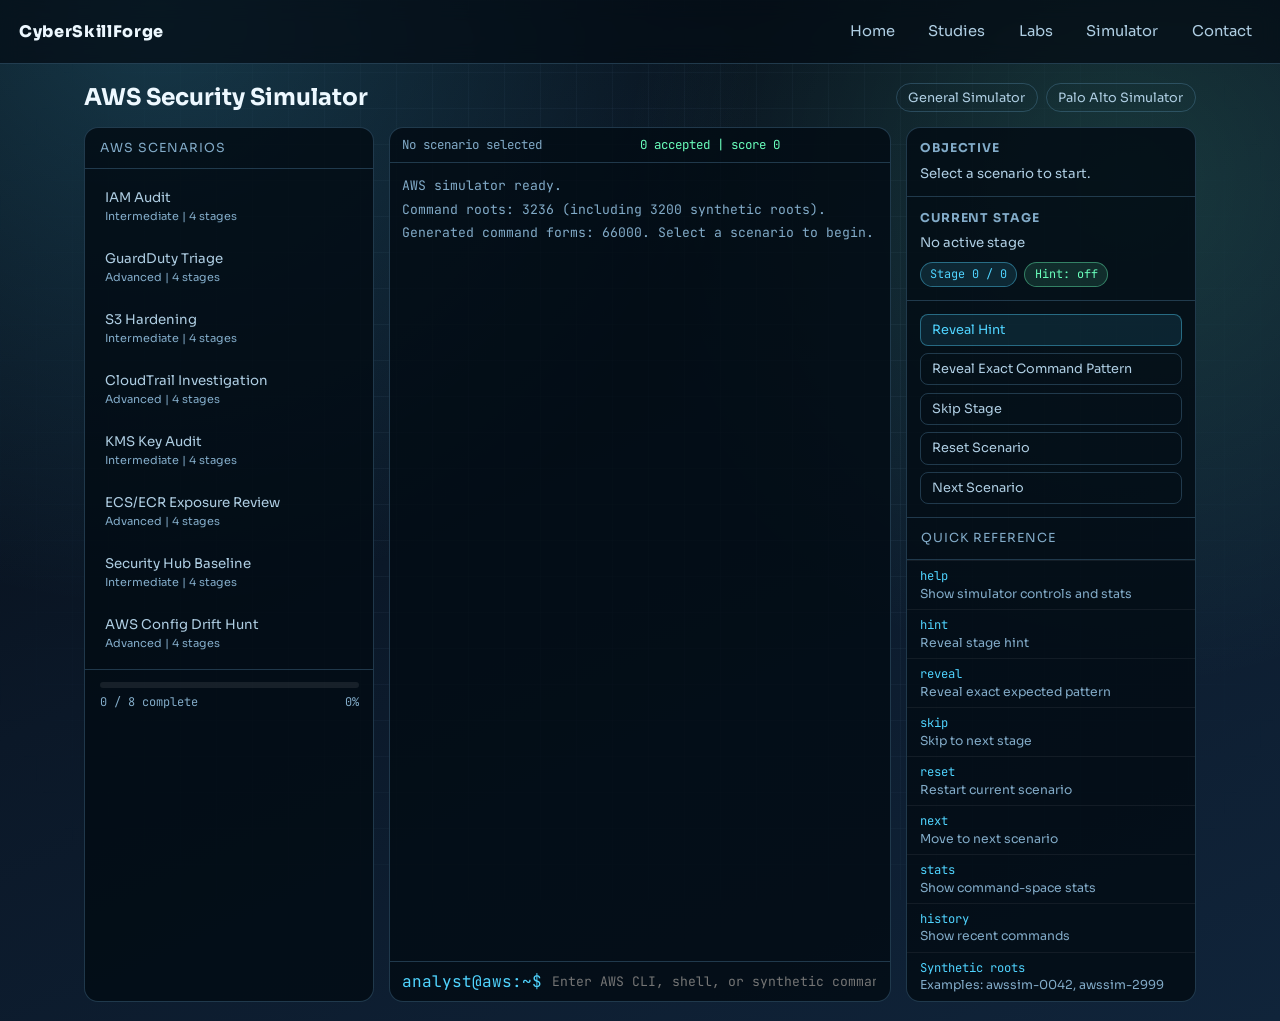
==== aws-simulator.html @ ef9635db "Sims" ====
<!DOCTYPE html>
<html lang="en">
<head>
  <meta charset="UTF-8" />
  <meta name="viewport" content="width=device-width, initial-scale=1.0" />
  <title>AWS Simulator | CyberSkillForge</title>
  <link rel="preconnect" href="https://fonts.googleapis.com" />
  <link rel="preconnect" href="https://fonts.gstatic.com" crossorigin />
  <link href="https://fonts.googleapis.com/css2?family=Sora:wght@400;500;600;700&family=JetBrains+Mono:wght@400;600&display=swap" rel="stylesheet" />
  <link rel="stylesheet" href="styles.css" />
  <style>
    body { min-height: 100vh; }
    .aws-wrap { max-width: 1280px; margin: 0 auto; padding: 1.2rem; }
    .aws-head { display: flex; justify-content: space-between; align-items: center; gap: 0.9rem; margin-bottom: 0.9rem; flex-wrap: wrap; }
    .aws-title { margin: 0; font-size: 1.45rem; }
    .aws-links { display: flex; gap: 0.5rem; flex-wrap: wrap; }
    .aws-link { border: 1px solid var(--line); color: var(--text-1); padding: 0.35rem 0.72rem; border-radius: 999px; text-decoration: none; font-size: 0.8rem; }
    .aws-link:hover { border-color: var(--accent); color: var(--accent); }
    .aws-grid { display: grid; grid-template-columns: 290px 1fr 290px; gap: 0.9rem; min-height: 73vh; }
    .aws-card { border: 1px solid var(--line); background: rgba(3,12,20,0.85); border-radius: 14px; overflow: hidden; }
    .aws-panel-head { padding: 0.78rem 0.9rem; border-bottom: 1px solid var(--line); font-size: 0.78rem; color: var(--text-2); text-transform: uppercase; letter-spacing: 0.08em; }
    .aws-list { padding: 0.55rem; display: flex; flex-direction: column; gap: 0.35rem; max-height: 62vh; overflow-y: auto; }
    .aws-btn { text-align: left; border: 1px solid transparent; background: transparent; color: var(--text-1); padding: 0.6rem; border-radius: 10px; cursor: pointer; font-family: inherit; }
    .aws-btn:hover { background: rgba(255,255,255,0.04); color: var(--text-0); }
    .aws-btn.active { border-color: rgba(80,212,255,0.5); color: var(--accent); background: rgba(80,212,255,0.12); }
    .aws-btn small { display: block; color: var(--text-2); margin-top: 0.2rem; }
    .aws-progress-wrap { padding: 0.75rem 0.9rem; border-top: 1px solid var(--line); }
    .aws-progress-bar { height: 6px; border-radius: 999px; background: rgba(255,255,255,0.08); overflow: hidden; }
    .aws-progress-fill { height: 100%; width: 0%; background: linear-gradient(90deg, var(--accent), var(--accent-2)); transition: width 0.25s ease; }
    .aws-progress-label { margin-top: 0.38rem; font-size: 0.75rem; color: var(--text-2); font-family: "JetBrains Mono", monospace; display: flex; justify-content: space-between; }
    .term { display: flex; flex-direction: column; height: 100%; }
    .term-top { border-bottom: 1px solid var(--line); padding: 0.55rem 0.8rem; font-family: "JetBrains Mono", monospace; font-size: 0.78rem; color: var(--text-2); display: flex; justify-content: space-between; gap: 0.8rem; flex-wrap: wrap; }
    .term-meta { color: var(--accent-2); }
    .term-dots { display: inline-flex; gap: 0.35rem; align-items: center; }
    .dot { width: 8px; height: 8px; border-radius: 50%; background: rgba(255,255,255,0.18); border: 1px solid rgba(255,255,255,0.22); }
    .dot.active { background: var(--accent); border-color: var(--accent); }
    .dot.done { background: var(--accent-2); border-color: var(--accent-2); }
    .term-out { flex: 1; overflow-y: auto; padding: 0.8rem; font-family: "JetBrains Mono", monospace; font-size: 0.82rem; line-height: 1.5; }
    .line { margin: 0 0 0.25rem; white-space: pre-wrap; word-break: break-word; }
    .cmd { color: #d9eefb; }
    .ok { color: var(--accent-2); }
    .warn { color: #ffbd2e; }
    .err { color: var(--danger); }
    .sys { color: var(--text-2); }
    .hint { color: #c084fc; }
    .term-in { border-top: 1px solid var(--line); padding: 0.55rem 0.8rem; display: flex; gap: 0.5rem; align-items: center; }
    .prompt { font-family: "JetBrains Mono", monospace; color: var(--accent); white-space: nowrap; }
    #awsInput { flex: 1; background: transparent; border: none; outline: none; color: var(--text-0); font-family: "JetBrains Mono", monospace; font-size: 0.82rem; }
    .aws-right { display: flex; flex-direction: column; }
    .aws-box { padding: 0.8rem; border-bottom: 1px solid var(--line); }
    .aws-box h3 { margin: 0 0 0.45rem; font-size: 0.76rem; color: var(--text-2); text-transform: uppercase; letter-spacing: 0.08em; }
    .aws-box p { margin: 0; font-size: 0.83rem; color: var(--text-1); line-height: 1.5; }
    .aws-stage { font-size: 0.86rem; color: var(--text-0); line-height: 1.55; }
    .aws-chip-row { display: flex; gap: 0.45rem; flex-wrap: wrap; }
    .chip { font-size: 0.74rem; font-family: "JetBrains Mono", monospace; border-radius: 999px; padding: 0.22rem 0.58rem; border: 1px solid var(--line); color: var(--text-2); }
    .chip.good { border-color: rgba(106,255,188,0.4); color: var(--accent-2); background: rgba(106,255,188,0.12); }
    .chip.info { border-color: rgba(80,212,255,0.4); color: var(--accent); background: rgba(80,212,255,0.12); }
    .aws-actions { display: flex; flex-direction: column; gap: 0.45rem; }
    .aws-action { border: 1px solid var(--line); color: var(--text-1); background: transparent; border-radius: 8px; padding: 0.45rem 0.7rem; font-family: inherit; font-size: 0.8rem; cursor: pointer; text-align: left; }
    .aws-action:hover { border-color: var(--accent); color: var(--accent); }
    .aws-action.primary { border-color: rgba(80,212,255,0.4); color: var(--accent); background: rgba(80,212,255,0.1); }
    .aws-ref { flex: 1; overflow-y: auto; }
    .aws-ref-item { padding: 0.45rem 0.8rem; border-top: 1px solid rgba(255,255,255,0.06); }
    .aws-ref-cmd { font-family: "JetBrains Mono", monospace; font-size: 0.76rem; color: var(--accent); }
    .aws-ref-desc { font-size: 0.77rem; color: var(--text-2); margin-top: 0.1rem; }
    @media (max-width: 1080px) { .aws-grid { grid-template-columns: 1fr; } .aws-list { max-height: 230px; } .aws-right { max-height: 420px; } }
  </style>
</head>
<body>
  <div class="bg-grid" aria-hidden="true"></div>
  <header class="site-header">
    <a class="brand" href="index.html">CyberSkillForge</a>
    <button class="nav-toggle" id="navToggle" aria-label="Toggle navigation">Menu</button>
    <nav id="mainNav" class="main-nav">
      <a href="index.html">Home</a>
      <a href="studies.html">Studies</a>
      <a href="labs.html">Labs</a>
      <a href="simulator.html">Simulator</a>
      <a href="index.html#contact">Contact</a>
    </nav>
  </header>

  <main class="aws-wrap">
    <div class="aws-head">
      <h1 class="aws-title">AWS Security Simulator</h1>
      <div class="aws-links">
        <a class="aws-link" href="simulator.html">General Simulator</a>
        <a class="aws-link" href="paloalto-simulator.html">Palo Alto Simulator</a>
      </div>
    </div>

    <div class="aws-grid">
      <section class="aws-card">
        <div class="aws-panel-head">AWS Scenarios</div>
        <div id="awsScenarioList" class="aws-list"></div>
        <div class="aws-progress-wrap">
          <div class="aws-progress-bar"><div id="awsOverallFill" class="aws-progress-fill"></div></div>
          <div class="aws-progress-label"><span id="awsOverallLabel">0 / 8 complete</span><span id="awsOverallPct">0%</span></div>
        </div>
      </section>

      <section class="aws-card term">
        <div class="term-top">
          <span id="awsTitle">No scenario selected</span>
          <span class="term-meta" id="awsStats">0 accepted | score 0</span>
          <span class="term-dots" id="awsDots"></span>
        </div>
        <div id="awsOutput" class="term-out"></div>
        <div class="term-in">
          <span class="prompt" id="awsPrompt">analyst@aws:~$</span>
          <input id="awsInput" type="text" placeholder="Enter AWS CLI, shell, or synthetic commands" spellcheck="false" />
        </div>
      </section>

      <aside class="aws-card aws-right">
        <div class="aws-box">
          <h3>Objective</h3>
          <p id="awsObjective">Select a scenario to start.</p>
        </div>
        <div class="aws-box">
          <h3>Current Stage</h3>
          <p id="awsStageInstruction" class="aws-stage">No active stage</p>
          <div class="aws-chip-row" style="margin-top:0.55rem;">
            <span class="chip info" id="awsStageCounter">Stage 0 / 0</span>
            <span class="chip good" id="awsHintState">Hint: off</span>
          </div>
        </div>
        <div class="aws-box aws-actions">
          <button id="awsHintBtn" class="aws-action primary" type="button">Reveal Hint</button>
          <button id="awsRevealBtn" class="aws-action" type="button">Reveal Exact Command Pattern</button>
          <button id="awsSkipBtn" class="aws-action" type="button">Skip Stage</button>
          <button id="awsResetBtn" class="aws-action" type="button">Reset Scenario</button>
          <button id="awsNextBtn" class="aws-action" type="button">Next Scenario</button>
        </div>
        <div class="aws-panel-head">Quick Reference</div>
        <div id="awsRef" class="aws-ref"></div>
      </aside>
    </div>
  </main>

  <script src="aws-simulator.js"></script>
</body>
</html>
---- styles.css ----
:root {
  --bg-0: #050a12;
  --bg-1: #0b1828;
  --bg-2: #10243a;
  --surface: rgba(13, 29, 46, 0.78);
  --surface-solid: #0f2236;
  --surface-soft: rgba(20, 42, 63, 0.6);
  --line: rgba(110, 168, 213, 0.28);
  --line-strong: rgba(110, 168, 213, 0.45);
  --text-0: #edf8ff;
  --text-1: #afcee3;
  --text-2: #82abc8;
  --accent: #50d4ff;
  --accent-2: #6affbc;
  --danger: #ff8181;
  --shadow: 0 24px 55px rgba(0, 0, 0, 0.46);
  --shadow-soft: 0 10px 24px rgba(0, 0, 0, 0.28);
  --radius: 18px;
}

* {
  box-sizing: border-box;
}

html {
  scroll-behavior: smooth;
}

body {
  margin: 0;
  color: var(--text-0);
  font-family: "Sora", sans-serif;
  background:
    radial-gradient(circle at 12% 0%, rgba(80, 212, 255, 0.22), transparent 40%),
    radial-gradient(circle at 88% 18%, rgba(106, 255, 188, 0.14), transparent 36%),
    linear-gradient(155deg, var(--bg-0), var(--bg-1) 46%, var(--bg-2));
  min-height: 100vh;
}

.bg-grid {
  position: fixed;
  inset: 0;
  pointer-events: none;
  background-image:
    linear-gradient(rgba(149, 198, 235, 0.06) 1px, transparent 1px),
    linear-gradient(90deg, rgba(149, 198, 235, 0.06) 1px, transparent 1px);
  background-size: 36px 36px;
  mask-image: radial-gradient(circle at center, black 30%, transparent 90%);
  z-index: -1;
}

.site-header {
  position: sticky;
  top: 0;
  backdrop-filter: blur(10px);
  background: rgba(4, 12, 20, 0.72);
  border-bottom: 1px solid var(--line);
  display: flex;
  justify-content: space-between;
  align-items: center;
  padding: 0.95rem 1.2rem;
  z-index: 20;
}

.brand {
  color: var(--text-0);
  text-decoration: none;
  font-weight: 800;
  letter-spacing: 0.04em;
}

.main-nav {
  display: flex;
  align-items: center;
  gap: 1rem;
}

.main-nav a {
  color: var(--text-1);
  text-decoration: none;
  font-size: 0.92rem;
  padding: 0.45rem 0.55rem;
  border-radius: 10px;
  transition: color 0.2s ease, background-color 0.2s ease;
}

.main-nav a:hover,
.main-nav a:focus-visible {
  color: var(--accent-2);
  background: rgba(21, 44, 63, 0.55);
}

.nav-toggle {
  display: none;
  border: 1px solid var(--line);
  background: transparent;
  color: var(--text-0);
  border-radius: 10px;
  padding: 0.4rem 0.65rem;
}

main {
  width: min(1150px, 92vw);
  margin: 0 auto;
  padding-bottom: 4rem;
}

.hero {
  padding: 5.8rem 0 3.6rem;
}

.hero-shell {
  display: grid;
  grid-template-columns: 1.1fr 0.9fr;
  gap: 1.2rem;
  align-items: center;
}

.hero-copy-wrap {
  border: 1px solid var(--line);
  background: linear-gradient(165deg, rgba(13, 33, 51, 0.84), rgba(10, 25, 40, 0.68));
  border-radius: calc(var(--radius) + 4px);
  padding: 1.35rem;
  box-shadow: var(--shadow);
}

.hero-visual {
  border: 1px solid var(--line-strong);
  border-radius: calc(var(--radius) + 4px);
  background: linear-gradient(145deg, rgba(8, 24, 38, 0.7), rgba(13, 42, 54, 0.45));
  box-shadow: var(--shadow);
  overflow: hidden;
}

.hero-visual img {
  display: block;
  width: 100%;
  height: auto;
}

.hero-badges {
  display: flex;
  gap: 0.6rem;
  flex-wrap: wrap;
  margin-top: 0.9rem;
}

.hero-badges span {
  border: 1px solid var(--line);
  border-radius: 999px;
  padding: 0.33rem 0.7rem;
  font-size: 0.76rem;
  letter-spacing: 0.01em;
  color: var(--accent-2);
  background: rgba(17, 48, 56, 0.5);
}

.page-banner {
  border: 1px solid var(--line);
  border-radius: calc(var(--radius) + 4px);
  overflow: hidden;
  box-shadow: var(--shadow-soft);
  margin: 0.8rem 0 1.8rem;
  background: var(--surface-soft);
}

.page-banner img {
  display: block;
  width: 100%;
  height: auto;
}

.eyebrow {
  color: var(--accent-2);
  text-transform: uppercase;
  letter-spacing: 0.1em;
  font-size: 0.75rem;
  margin-bottom: 0.7rem;
}

h1,
h2,
h3,
legend {
  margin-top: 0;
}

h1 {
  max-width: 20ch;
  font-size: clamp(2rem, 4vw, 3.8rem);
  line-height: 1.08;
}

.hero-copy {
  max-width: 70ch;
  color: var(--text-1);
  margin-bottom: 1.35rem;
  line-height: 1.58;
}

.hero-actions {
  display: flex;
  gap: 0.8rem;
  flex-wrap: wrap;
}

.status-ticker {
  margin-top: 1.4rem;
  border: 1px solid var(--line);
  border-radius: 12px;
  padding: 0.8rem 0.95rem;
  width: fit-content;
  background: rgba(8, 24, 38, 0.62);
}

.mono {
  font-family: "JetBrains Mono", monospace;
}

.btn {
  border: 1px solid transparent;
  border-radius: 12px;
  padding: 0.75rem 1rem;
  font-weight: 700;
  text-decoration: none;
  display: inline-block;
  transition: transform 0.18s ease, box-shadow 0.18s ease;
}

.btn:hover,
.btn:focus-visible {
  transform: translateY(-2px);
  box-shadow: 0 12px 26px rgba(0, 0, 0, 0.34);
}

.btn-primary {
  background: linear-gradient(110deg, var(--accent), var(--accent-2));
  color: #042032;
}

.btn-ghost {
  border-color: var(--line);
  color: var(--text-0);
}

.metrics {
  display: grid;
  grid-template-columns: repeat(4, minmax(0, 1fr));
  gap: 0.9rem;
}

.metrics article,
.card,
.terminal,
.timeline article,
.project-card,
.quiz,
.contact,
.study-nav a,
.lab-toc a,
.lab {
  border: 1px solid var(--line);
  border-radius: var(--radius);
  background: var(--surface);
  box-shadow: var(--shadow-soft);
}

.metrics article {
  padding: 1rem;
}

.metrics h3 {
  font-size: 1.7rem;
  margin-bottom: 0.4rem;
}

.metrics p {
  margin: 0;
  color: var(--text-1);
}

.content-section {
  padding-top: 4rem;
}

.section-head {
  margin-bottom: 1.25rem;
}

.section-head h2 {
  font-size: clamp(1.45rem, 2.3vw, 2.25rem);
}

.filter-row {
  margin-bottom: 1rem;
  display: flex;
  align-items: center;
  gap: 0.7rem;
}

#levelFilter {
  border-radius: 10px;
  border: 1px solid var(--line);
  background: var(--surface-solid);
  color: var(--text-0);
  padding: 0.45rem 0.7rem;
}

.card-grid,
.project-grid {
  display: grid;
  grid-template-columns: repeat(3, minmax(0, 1fr));
  gap: 1rem;
}

.skills-grid {
  display: grid;
  grid-template-columns: 1fr;
  gap: 1rem;
}

.card,
.project-card {
  padding: 1.1rem;
}

.metrics article,
.card,
.project-card,
.skill-card,
.timeline article,
.lab {
  transition: transform 0.28s ease, box-shadow 0.28s ease, border-color 0.28s ease;
}

.metrics article:hover,
.card:hover,
.project-card:hover,
.skill-card:hover,
.timeline article:hover,
.lab:hover {
  transform: translateY(-3px);
  box-shadow: 0 14px 28px rgba(0, 0, 0, 0.3);
  border-color: var(--line-strong);
}

svg {
  border: 1px solid rgba(110, 168, 213, 0.34);
  border-radius: 12px;
  background: rgba(10, 24, 38, 0.6);
  box-shadow: inset 0 0 0 1px rgba(255, 255, 255, 0.02);
}

.study-content svg,
.hero-visual img,
.page-banner img,
.case-card img {
  filter: saturate(0.9) contrast(1.02);
}

.card p,
.project-card p,
.project-card li,
.timeline p,
.contact p {
  color: var(--text-1);
}

.skill-card {
  border: 1px solid var(--line);
  border-radius: var(--radius);
  background: linear-gradient(165deg, rgba(10, 26, 42, 0.9), rgba(7, 34, 44, 0.76));
  box-shadow: var(--shadow-soft);
  padding: 1.1rem;
}

.skill-card p {
  color: var(--text-1);
}

.skill-card strong {
  color: var(--text-0);
}

.skill-card h4 {
  margin: 0.9rem 0 0.45rem;
  font-size: 0.95rem;
  letter-spacing: 0.03em;
  text-transform: uppercase;
  color: var(--accent-2);
}

.skill-card ul {
  margin: 0;
  padding-left: 1.1rem;
  color: var(--text-1);
}

.skill-card li {
  margin-bottom: 0.45rem;
  line-height: 1.45;
}

.tag {
  display: inline-block;
  border: 1px solid var(--line);
  border-radius: 999px;
  font-size: 0.75rem;
  padding: 0.2rem 0.6rem;
  margin-bottom: 0.7rem;
  color: var(--accent-2);
}

.helper {
  color: var(--text-1);
}

.helper span {
  color: var(--accent);
}

.terminal {
  padding: 1rem;
  min-height: 130px;
  max-height: 220px;
  overflow-y: auto;
}

.terminal p {
  margin: 0.35rem 0;
}

.terminal-form {
  margin-top: 0.9rem;
  display: grid;
  grid-template-columns: auto 1fr auto;
  gap: 0.6rem;
  align-items: center;
}

#commandInput {
  border: 1px solid var(--line);
  border-radius: 10px;
  background: rgba(4, 18, 30, 0.92);
  color: var(--text-0);
  padding: 0.65rem;
}

.timeline {
  display: grid;
  grid-template-columns: repeat(2, minmax(0, 1fr));
  gap: 1rem;
}

.timeline article {
  padding: 1rem;
  border-left: 4px solid var(--accent);
}

.project-card ul {
  margin-bottom: 0;
  color: var(--text-1);
}

.quiz {
  padding: 1rem;
}

fieldset {
  border: 1px solid var(--line);
  border-radius: 12px;
  margin-bottom: 0.8rem;
}

fieldset label {
  display: block;
  margin: 0.5rem 0;
  color: var(--text-1);
}

.quiz-result {
  margin-top: 1rem;
  font-weight: 700;
}

.contact {
  text-align: center;
  padding: 2rem 1rem;
}

.study-nav,
.lab-toc {
  margin-top: 0.8rem;
}

.study-nav a,
.lab-toc a {
  transition: transform 0.18s ease, border-color 0.18s ease, background-color 0.18s ease;
}

.study-nav a:hover,
.lab-toc a:hover {
  transform: translateY(-2px);
  border-color: var(--accent-2);
  background: rgba(12, 34, 52, 0.8);
}

.study-section,
.lab-category {
  scroll-margin-top: 98px;
}

.comparison-table {
  width: 100%;
  border-collapse: collapse;
  margin: 1rem 0;
}

.comparison-table th,
.comparison-table td {
  border: 1px solid var(--line);
  padding: 0.58rem;
  text-align: left;
}

.comparison-table th {
  color: var(--accent-2);
  background: rgba(14, 37, 56, 0.8);
}

.best-practice {
  border-left: 3px solid var(--accent-2);
  background: rgba(106, 255, 188, 0.08);
  border-radius: 6px;
  padding: 0.78rem 0.9rem;
  color: var(--text-1);
  margin: 1rem 0;
}

/* Visual content helper classes for study sections */
.visual-warning {
  border-left: 3px solid #ff7a7a;
  background: rgba(255, 122, 122, 0.07);
  border-radius: 6px;
  padding: 0.78rem 0.9rem;
  color: var(--text-1);
  margin: 1rem 0;
}

.visual-tip {
  border-left: 3px solid #49c8f0;
  background: rgba(73, 200, 240, 0.07);
  border-radius: 6px;
  padding: 0.78rem 0.9rem;
  color: var(--text-1);
  margin: 1rem 0;
}

.visual-card-grid {
  display: grid;
  grid-template-columns: repeat(auto-fit, minmax(200px, 1fr));
  gap: 0.75rem;
  margin: 1rem 0;
}

.visual-card {
  border: 1px solid var(--line);
  border-radius: 8px;
  padding: 0.85rem;
  background: rgba(8, 26, 39, 0.7);
}

.visual-card h5 {
  color: var(--accent);
  margin: 0 0 0.4rem;
  font-size: 0.88rem;
}

.visual-card p,
.visual-card li {
  color: var(--text-1);
  font-size: 0.83rem;
  line-height: 1.55;
}

.visual-card ul {
  padding-left: 1.1rem;
  margin: 0;
}

.cheat-sheet {
  border: 1px solid rgba(73, 200, 240, 0.3);
  border-radius: 8px;
  padding: 1rem 1.2rem;
  background: rgba(8, 20, 32, 0.8);
  margin: 1rem 0;
  font-family: "JetBrains Mono", monospace;
  font-size: 0.82rem;
}

.cheat-sheet h5 {
  color: #49c8f0;
  margin: 0 0 0.6rem;
  font-family: "Sora", sans-serif;
  font-size: 0.88rem;
}

.cheat-sheet .cmd-row {
  display: flex;
  gap: 0.5rem;
  margin: 0.25rem 0;
  align-items: baseline;
  flex-wrap: wrap;
}

.cheat-sheet .cmd {
  color: #78e7bd;
  min-width: 220px;
}

.cheat-sheet .cmd-desc {
  color: #7aa3b8;
}

.flow-steps {
  display: flex;
  flex-direction: column;
  gap: 0;
  margin: 1rem 0;
  position: relative;
}

.flow-step {
  display: flex;
  gap: 0.75rem;
  align-items: flex-start;
  padding: 0.65rem 0.9rem;
  border: 1px solid var(--line);
  border-radius: 0;
  background: rgba(8, 20, 32, 0.6);
  border-bottom: none;
}

.flow-step:first-child { border-radius: 8px 8px 0 0; }
.flow-step:last-child { border-radius: 0 0 8px 8px; border-bottom: 1px solid var(--line); }

.flow-step-num {
  width: 24px;
  height: 24px;
  border-radius: 50%;
  background: rgba(73, 200, 240, 0.15);
  border: 1px solid #49c8f0;
  color: #49c8f0;
  font-size: 0.75rem;
  font-weight: 700;
  display: flex;
  align-items: center;
  justify-content: center;
  flex-shrink: 0;
  margin-top: 0.1rem;
}

.flow-step-body { flex: 1; }

.flow-step-body strong {
  color: #d9eeff;
  font-size: 0.9rem;
  display: block;
  margin-bottom: 0.2rem;
}

.flow-step-body p,
.flow-step-body span {
  color: #7aa3b8;
  font-size: 0.84rem;
  line-height: 1.5;
}

.resource-links {
  display: grid;
  grid-template-columns: repeat(auto-fit, minmax(240px, 1fr));
  gap: 0.6rem;
  margin: 0.75rem 0;
}

.resource-link {
  display: flex;
  align-items: center;
  gap: 0.5rem;
  padding: 0.55rem 0.75rem;
  border: 1px solid var(--line);
  border-radius: 7px;
  background: rgba(8, 20, 32, 0.6);
  color: var(--accent);
  text-decoration: none;
  font-size: 0.84rem;
  transition: border-color 0.2s, background 0.2s;
}

.resource-link:hover {
  border-color: var(--accent);
  background: rgba(73, 200, 240, 0.06);
}

.resource-link::before {
  content: "↗";
  font-size: 0.75rem;
  opacity: 0.7;
}

.attck-grid {
  display: grid;
  grid-template-columns: repeat(auto-fit, minmax(160px, 1fr));
  gap: 0.5rem;
  margin: 0.75rem 0;
}

.attck-cell {
  border: 1px solid rgba(73, 200, 240, 0.2);
  border-radius: 6px;
  padding: 0.5rem 0.65rem;
  background: rgba(8, 22, 36, 0.7);
}

.attck-cell .tactic {
  color: #49c8f0;
  font-size: 0.78rem;
  font-weight: 600;
  display: block;
  margin-bottom: 0.25rem;
}

.attck-cell .technique {
  color: #7aa3b8;
  font-size: 0.75rem;
}

.comparison-matrix {
  width: 100%;
  border-collapse: collapse;
  margin: 0.75rem 0;
  font-size: 0.84rem;
}

.comparison-matrix th {
  background: rgba(73, 200, 240, 0.1);
  color: #49c8f0;
  padding: 0.5rem 0.75rem;
  text-align: left;
  border: 1px solid rgba(73, 200, 240, 0.2);
  font-weight: 600;
}

.comparison-matrix td {
  padding: 0.5rem 0.75rem;
  border: 1px solid rgba(255,255,255,0.05);
  color: #8ca8b8;
  vertical-align: top;
}

.comparison-matrix td strong {
  color: #c8e6ff;
}

.comparison-matrix tr:hover td {
  background: rgba(73, 200, 240, 0.03);
}

.lab-controls {
  display: grid;
  grid-template-columns: auto minmax(180px, 1fr) auto minmax(140px, 220px);
  gap: 0.7rem;
  align-items: center;
  border: 1px solid var(--line);
  border-radius: var(--radius);
  background: var(--surface);
  padding: 0.9rem;
  box-shadow: var(--shadow-soft);
}

.lab-controls label {
  color: var(--text-1);
  font-size: 0.9rem;
}

.lab-controls input,
.lab-controls select {
  border: 1px solid var(--line);
  border-radius: 10px;
  background: rgba(4, 18, 30, 0.92);
  color: var(--text-0);
  padding: 0.55rem 0.65rem;
}

.lab-progress-summary {
  margin-top: 0.8rem;
  color: var(--accent-2);
}

.lab-complete-toggle {
  border: 1px solid var(--line);
  border-radius: 10px;
  padding: 0.35rem 0.65rem;
  background: rgba(9, 28, 42, 0.8);
  color: var(--text-1);
  cursor: pointer;
  font-size: 0.8rem;
  transition: border-color 0.2s ease, background-color 0.2s ease;
}

.lab-complete-toggle:hover {
  border-color: var(--accent-2);
}

.lab-complete-toggle.is-complete {
  background: rgba(106, 255, 188, 0.14);
  color: var(--accent-2);
  border-color: var(--accent-2);
}

.lab.walkthrough-complete {
  border-color: rgba(106, 255, 188, 0.44);
}

.lab-hints {
  border-left: 3px solid var(--accent);
  border-radius: 8px;
  padding: 0.75rem 0.85rem;
  background: rgba(80, 212, 255, 0.06);
  margin-top: 0.8rem;
}

.lab-hints h4 {
  margin: 0 0 0.4rem;
  color: var(--accent);
}

.lab-hints ul {
  margin: 0;
  padding-left: 1.1rem;
}

.lab-hints li {
  color: var(--text-1);
  margin-bottom: 0.35rem;
}

.lab-walkthrough {
  margin-top: 0.85rem;
  border: 1px solid var(--line);
  border-radius: 10px;
  background: rgba(9, 28, 42, 0.82);
  overflow: hidden;
}

.lab-walkthrough summary {
  cursor: pointer;
  list-style: none;
  padding: 0.7rem 0.85rem;
  background: rgba(16, 41, 60, 0.72);
  color: var(--accent-2);
  font-weight: 600;
}

.lab-walkthrough summary::-webkit-details-marker {
  display: none;
}

.walkthrough-body {
  padding: 0.8rem 0.9rem 0.95rem;
}

.walkthrough-body h5 {
  margin: 0.75rem 0 0.35rem;
  color: var(--text-0);
  font-size: 0.9rem;
}

.walkthrough-body ol,
.walkthrough-body ul {
  margin: 0;
  padding-left: 1.2rem;
}

.walkthrough-body li {
  color: var(--text-1);
  margin-bottom: 0.35rem;
}

.solution-code {
  margin: 0.4rem 0 0.8rem;
  padding: 0.75rem 0.85rem;
  border-radius: 10px;
  border: 1px solid var(--line);
  background: rgba(5, 20, 31, 0.95);
  color: var(--accent-2);
  font-family: "JetBrains Mono", monospace;
  font-size: 0.8rem;
  white-space: pre-wrap;
  overflow-x: auto;
}

.lab .lab-success,
.lab .lab-challenge,
.reading-time {
  border-radius: 6px;
  font-size: 0.84rem;
  letter-spacing: 0.01em;
}

/* Deep content sections rendered from module.deepContent */
.deep-content {
  margin-top: 2rem;
  border-top: 1px solid var(--line);
  padding-top: 1.5rem;
}

.deep-content h3 {
  color: var(--accent);
  font-size: 1.05rem;
  margin: 1.75rem 0 0.5rem;
  border-bottom: 1px solid rgba(73, 200, 240, 0.15);
  padding-bottom: 0.4rem;
}

.deep-content h3:first-child {
  margin-top: 0;
}

.deep-content h4 {
  color: var(--text-secondary, #a8cfdf);
  font-size: 0.95rem;
  margin: 1rem 0 0.4rem;
}

.deep-content p,
.deep-content li {
  color: var(--text-muted, #8ca8b8);
  line-height: 1.65;
  font-size: 0.9rem;
}

.deep-content ul,
.deep-content ol {
  padding-left: 1.4rem;
  margin: 0.5rem 0 1rem;
}

.deep-content pre {
  background: rgba(8, 26, 39, 0.8);
  border: 1px solid var(--line);
  border-radius: 6px;
  padding: 1rem 1.2rem;
  margin: 0.75rem 0 1.25rem;
  overflow-x: auto;
}

.deep-content code {
  font-family: "Fira Code", "Cascadia Code", monospace;
  font-size: 0.82rem;
  color: #78e7bd;
  white-space: pre;
}

.deep-table {
  width: 100%;
  border-collapse: collapse;
  margin: 0.75rem 0 1.25rem;
  font-size: 0.85rem;
}

.deep-table th {
  background: rgba(73, 200, 240, 0.08);
  color: #49c8f0;
  text-align: left;
  padding: 0.5rem 0.75rem;
  border-bottom: 1px solid rgba(73, 200, 240, 0.25);
  font-weight: 600;
}

.deep-table td {
  padding: 0.5rem 0.75rem;
  border-bottom: 1px solid rgba(255, 255, 255, 0.04);
  color: #8ca8b8;
  vertical-align: top;
}

.deep-table tr:hover td {
  background: rgba(73, 200, 240, 0.03);
}

.lab .lab-success {
  background: rgba(120, 231, 189, 0.1);
  border-left: 3px solid #78e7bd;
  color: #9fdabf;
}

.lab .lab-challenge {
  background: rgba(73, 200, 240, 0.08);
  border-left: 3px solid #49c8f0;
  color: #9cc8df;
}

.case-study-grid {
  display: grid;
  grid-template-columns: repeat(3, minmax(0, 1fr));
  gap: 1rem;
}

.case-card {
  border: 1px solid var(--line);
  border-radius: var(--radius);
  overflow: hidden;
  background: var(--surface);
  box-shadow: var(--shadow-soft);
}

.case-card img {
  width: 100%;
  display: block;
  aspect-ratio: 16 / 10;
  object-fit: cover;
}

.case-card-body {
  padding: 1rem;
}

.case-card-body p,
.case-card-body li {
  color: var(--text-1);
}

.learning-framework {
  display: grid;
  grid-template-columns: repeat(3, minmax(0, 1fr));
  gap: 1rem;
}

.learning-framework article,
.study-guide {
  border: 1px solid var(--line);
  border-radius: 12px;
  background: rgba(11, 30, 45, 0.82);
  padding: 1rem;
}

.learning-framework h3 {
  color: #def2ff;
  font-size: 1.02rem;
}

.learning-framework p {
  color: var(--text-1);
  margin: 0;
  line-height: 1.56;
}

.study-guide {
  margin: 1rem 0 1.1rem;
}

.study-guide h4 {
  margin: 0 0 0.6rem;
  color: #dff2ff;
}

.study-explainer {
  border: 1px solid rgba(110, 168, 213, 0.26);
  border-radius: 11px;
  background: rgba(8, 24, 36, 0.8);
  padding: 0.8rem 0.9rem;
  margin-bottom: 0.85rem;
}

.study-explainer h5 {
  margin: 0 0 0.45rem;
  color: #cde7f8;
  text-transform: uppercase;
  letter-spacing: 0.04em;
  font-size: 0.8rem;
}

.study-explainer p {
  margin: 0.38rem 0;
  color: var(--text-1);
  line-height: 1.55;
}

.study-explainer ul {
  margin: 0.25rem 0 0.2rem;
  padding-left: 1.05rem;
}

.study-explainer li {
  color: var(--text-1);
  margin-bottom: 0.3rem;
  line-height: 1.45;
}

.study-plain-english {
  margin-top: 0.55rem;
  border-top: 1px dashed rgba(120, 231, 189, 0.28);
  padding-top: 0.5rem;
}

.study-plain-english h6 {
  margin: 0 0 0.3rem;
  color: #b7e8cf;
  letter-spacing: 0.03em;
  text-transform: uppercase;
  font-size: 0.74rem;
}

.study-plain-english ul {
  margin: 0;
  padding-left: 1.05rem;
}

.study-plain-english li {
  color: #cfe8da;
  line-height: 1.42;
  margin-bottom: 0.28rem;
}

.applied-field-guide {
  margin: 0.95rem 0 1rem;
  border: 1px solid rgba(110, 168, 213, 0.24);
  border-radius: 14px;
  background:
    radial-gradient(circle at top right, rgba(73, 200, 240, 0.08), transparent 34%),
    rgba(7, 22, 34, 0.86);
  padding: 0.95rem;
  overflow: hidden;
}

.applied-guide-head {
  display: grid;
  grid-template-columns: minmax(0, 1.5fr) minmax(220px, 0.85fr);
  gap: 0.9rem;
  align-items: stretch;
}

.applied-guide-head h5 {
  margin: 0.15rem 0 0.4rem;
  color: #def2ff;
  font-size: 1rem;
}

.applied-guide-head p {
  margin: 0;
  color: var(--text-1);
  line-height: 1.6;
}

.study-image-card {
  margin: 0;
  border: 1px solid rgba(110, 168, 213, 0.26);
  border-radius: 12px;
  background: rgba(9, 25, 38, 0.74);
  padding: 0.55rem;
  min-height: 180px;
  display: flex;
  align-items: center;
  justify-content: center;
}

.study-image-card img {
  width: 100%;
  max-height: 190px;
  object-fit: contain;
  filter: drop-shadow(0 12px 20px rgba(0, 0, 0, 0.22));
}

.applied-guide-grid {
  display: grid;
  grid-template-columns: repeat(2, minmax(0, 1fr));
  gap: 0.8rem;
  margin-top: 0.9rem;
}

.applied-card,
.applied-strip,
.study-storyboard {
  border: 1px solid rgba(110, 168, 213, 0.22);
  border-radius: 12px;
  background: rgba(10, 26, 40, 0.76);
  padding: 0.78rem 0.82rem;
  box-shadow: 0 14px 28px rgba(3, 10, 18, 0.16);
}

.applied-card {
  transform: translateY(0);
  transition: transform 0.18s ease, border-color 0.18s ease, background-color 0.18s ease;
}

.applied-card:hover {
  transform: translateY(-2px);
  border-color: rgba(120, 231, 189, 0.34);
  background: rgba(10, 30, 44, 0.82);
}

.applied-card h6,
.applied-strip h6,
.study-storyboard h5 {
  margin: 0 0 0.45rem;
  color: #d6edfb;
  text-transform: uppercase;
  letter-spacing: 0.04em;
  font-size: 0.77rem;
}

.applied-card ul,
.applied-card ol,
.applied-strip ul {
  margin: 0;
  padding-left: 1.05rem;
}

.applied-card li,
.applied-strip li {
  color: var(--text-1);
  line-height: 1.5;
  margin-bottom: 0.32rem;
}

.applied-mini-grid {
  display: grid;
  grid-template-columns: repeat(2, minmax(0, 1fr));
  gap: 0.8rem;
  margin-top: 0.8rem;
}

.chip-row {
  display: flex;
  flex-wrap: wrap;
  gap: 0.45rem;
}

.chip-row span {
  border: 1px solid rgba(73, 200, 240, 0.28);
  border-radius: 999px;
  padding: 0.34rem 0.58rem;
  color: #c9e2f2;
  background: rgba(73, 200, 240, 0.08);
  font-size: 0.82rem;
}

.study-storyboard {
  margin-top: 0.82rem;
}

.study-storyboard svg {
  margin: 0;
  border: 0;
  background: transparent;
}

.story-node {
  opacity: 0;
  transform: translateY(8px);
  animation: studyNodeRise 0.62s ease forwards;
  animation-delay: var(--node-delay, 0s);
}

.field-note-callout {
  margin-top: 0.8rem;
  border-left: 3px solid #78e7bd;
  border-radius: 6px;
  padding: 0.72rem 0.8rem;
  background: rgba(120, 231, 189, 0.08);
  color: #cfe7d9;
  line-height: 1.58;
}
.training-pack {
  margin: 0.9rem 0 1rem;
  border: 1px solid rgba(110, 168, 213, 0.24);
  border-radius: 14px;
  background:
    radial-gradient(circle at top left, rgba(120, 231, 189, 0.08), transparent 36%),
    rgba(8, 24, 36, 0.86);
  padding: 0.92rem;
}
.training-pack-head h5 {
  margin: 0.22rem 0 0.38rem;
  color: #ddf2ff;
  font-size: 0.98rem;
}
.training-pack-head p {
  margin: 0;
  color: var(--text-1);
  line-height: 1.58;
}
.training-pack-grid {
  display: grid;
  grid-template-columns: repeat(3, minmax(0, 1fr));
  gap: 0.75rem;
  margin-top: 0.8rem;
}
.training-pack-card {
  border: 1px solid rgba(110, 168, 213, 0.2);
  border-radius: 12px;
  background: rgba(10, 27, 40, 0.8);
  padding: 0.72rem 0.78rem;
}
.training-pack-card h6,
.training-rubric h6,
.training-debrief h6 {
  margin: 0 0 0.42rem;
  color: #d4ebfa;
  text-transform: uppercase;
  letter-spacing: 0.04em;
  font-size: 0.75rem;
}
.training-pack-card ul,
.training-pack-card ol,
.training-debrief ul {
  margin: 0;
  padding-left: 1.05rem;
}
.training-pack-card li,
.training-debrief li {
  color: var(--text-1);
  line-height: 1.5;
  margin-bottom: 0.3rem;
}
.training-rubric,
.training-debrief {
  margin-top: 0.75rem;
  border: 1px solid rgba(110, 168, 213, 0.2);
  border-radius: 12px;
  background: rgba(10, 27, 40, 0.74);
  padding: 0.72rem 0.78rem;
}
.training-rubric table {
  width: 100%;
  border-collapse: collapse;
  font-size: 0.83rem;
}
.training-rubric th {
  text-align: left;
  color: #8fd6ff;
  border-bottom: 1px solid rgba(110, 168, 213, 0.28);
  padding: 0.4rem 0.45rem;
}
.training-rubric td {
  color: var(--text-1);
  border-bottom: 1px solid rgba(110, 168, 213, 0.16);
  padding: 0.42rem 0.45rem;
  vertical-align: top;
}
.training-rubric tbody tr:last-child td {
  border-bottom: 0;
}

.study-subchapter {
  margin-top: 0.9rem;
  border: 1px solid rgba(110, 168, 213, 0.22);
  border-radius: 14px;
  background: rgba(9, 24, 37, 0.78);
  overflow: hidden;
}

.study-subchapter summary {
  list-style: none;
  cursor: pointer;
  padding: 0.9rem 1rem;
  color: #dff2ff;
  font-weight: 600;
  letter-spacing: 0.01em;
  position: relative;
  transition: background-color 0.18s ease;
}

.study-subchapter summary::-webkit-details-marker {
  display: none;
}

.study-subchapter summary::after {
  content: "+";
  position: absolute;
  right: 1rem;
  top: 0.84rem;
  color: #78e7bd;
  font-size: 1.05rem;
}

.study-subchapter[open] summary {
  background: rgba(73, 200, 240, 0.08);
}

.study-subchapter[open] summary::after {
  content: "-";
}

.study-subchapter-body {
  padding: 0 1rem 1rem;
  border-top: 1px solid rgba(110, 168, 213, 0.18);
}

.study-subchapter-body > :first-child {
  margin-top: 0.9rem;
}

.study-subchapter-body img,
.study-subchapter-body svg {
  transition: transform 0.25s ease, box-shadow 0.25s ease;
}

.study-subchapter[open] .study-subchapter-body img,
.study-subchapter[open] .study-subchapter-body svg {
  transform: translateY(0);
  box-shadow: 0 14px 30px rgba(2, 9, 17, 0.14);
}

@keyframes studyNodeRise {
  from {
    opacity: 0;
    transform: translateY(8px);
  }
  to {
    opacity: 1;
    transform: translateY(0);
  }
}

.study-guide-grid {
  display: grid;
  grid-template-columns: repeat(2, minmax(0, 1fr));
  gap: 0.8rem;
}

.study-guide-card {
  border: 1px solid rgba(110, 168, 213, 0.24);
  border-radius: 10px;
  background: rgba(9, 25, 38, 0.75);
  padding: 0.75rem 0.85rem;
}

.study-guide-card h5 {
  margin: 0 0 0.45rem;
  color: #b8d7e9;
  font-size: 0.84rem;
  letter-spacing: 0.03em;
  text-transform: uppercase;
}

.study-guide-card ul {
  margin: 0;
  padding-left: 1.05rem;
}

.study-guide-card li {
  color: var(--text-1);
  margin-bottom: 0.3rem;
  line-height: 1.44;
}

.study-check {
  margin-top: 0.75rem;
  border-top: 1px solid rgba(110, 168, 213, 0.24);
  padding-top: 0.65rem;
}

.study-check p {
  margin: 0 0 0.4rem;
  color: #cce2f0;
  font-weight: 600;
}

.study-check ul {
  margin: 0;
  padding-left: 1.1rem;
}

.study-check li {
  color: var(--text-1);
}

.study-controls {
  display: grid;
  grid-template-columns: auto minmax(220px, 1fr) auto minmax(160px, 220px) auto minmax(160px, 220px);
  gap: 0.7rem;
  align-items: center;
  border: 1px solid var(--line);
  border-radius: var(--radius);
  background: var(--surface);
  padding: 0.9rem;
  box-shadow: var(--shadow-soft);
}

.study-controls label {
  color: var(--text-1);
  font-size: 0.9rem;
}

.study-controls input,
.study-controls select {
  border: 1px solid var(--line);
  border-radius: 10px;
  background: rgba(4, 18, 30, 0.92);
  color: var(--text-0);
  padding: 0.55rem 0.65rem;
}

.study-progress-summary {
  margin-top: 0.8rem;
  color: var(--accent-2);
}

.study-master-toggle {
  margin-left: 0.7rem;
  border: 1px solid var(--line);
  border-radius: 10px;
  padding: 0.3rem 0.6rem;
  background: rgba(9, 28, 42, 0.8);
  color: var(--text-1);
  cursor: pointer;
  font-size: 0.78rem;
}

.study-master-toggle.is-mastered {
  border-color: #78e7bd;
  color: #b2dec8;
  background: rgba(120, 231, 189, 0.12);
}

@media (max-width: 860px) {
  .applied-guide-head,
  .applied-guide-grid,
  .applied-mini-grid {
    grid-template-columns: 1fr;
  }
}

.study-section.mastered {
  box-shadow: inset 0 0 0 1px rgba(120, 231, 189, 0.34);
  border-radius: 12px;
  background: rgba(120, 231, 189, 0.03);
}

.level-tabs {
  display: flex;
  gap: 0.5rem;
  margin-bottom: 0.7rem;
  flex-wrap: wrap;
}

.level-tab {
  border: 1px solid var(--line);
  border-radius: 999px;
  background: rgba(9, 27, 41, 0.75);
  color: var(--text-1);
  font-size: 0.78rem;
  padding: 0.3rem 0.68rem;
  cursor: pointer;
}

.level-tab.is-active {
  border-color: #49c8f0;
  color: #cde5f2;
  background: rgba(73, 200, 240, 0.12);
}

.level-panel {
  border: 1px solid rgba(110, 168, 213, 0.24);
  border-radius: 10px;
  background: rgba(8, 24, 37, 0.72);
  padding: 0.75rem 0.85rem;
  margin-bottom: 0.75rem;
}

.level-panel h5 {
  margin: 0 0 0.45rem;
  color: #b8d7e9;
  font-size: 0.84rem;
  letter-spacing: 0.03em;
  text-transform: uppercase;
}

.level-panel ul {
  margin: 0;
  padding-left: 1.1rem;
}

.level-panel li {
  color: var(--text-1);
  margin-bottom: 0.34rem;
}

.study-checklist {
  margin-top: 0.8rem;
  border-top: 1px solid rgba(110, 168, 213, 0.24);
  padding-top: 0.65rem;
}

.study-checklist p {
  margin: 0 0 0.45rem;
  color: #cce2f0;
  font-weight: 600;
}

.study-checklist label {
  display: block;
  color: var(--text-1);
  margin-bottom: 0.35rem;
}

.study-diagram {
  margin: 0.85rem 0;
  border: 1px solid var(--line);
  border-radius: 10px;
  background: rgba(8, 24, 37, 0.74);
  padding: 0.65rem;
}

.study-diagram h5 {
  margin: 0 0 0.45rem;
  color: #cce2f0;
  font-size: 0.84rem;
  letter-spacing: 0.03em;
  text-transform: uppercase;
}

.study-diagram svg {
  margin: 0;
}

.topic-quiz {
  margin-top: 0.9rem;
  border-top: 1px solid rgba(110, 168, 213, 0.24);
  padding-top: 0.8rem;
}

.topic-quiz h5 {
  margin: 0 0 0.55rem;
  color: #cce2f0;
  font-size: 0.9rem;
}

.topic-quiz fieldset {
  border: 1px solid rgba(110, 168, 213, 0.24);
  background: rgba(8, 24, 37, 0.64);
  border-radius: 10px;
  margin-bottom: 0.65rem;
}

.topic-quiz legend {
  color: #d8ebf6;
  font-size: 0.86rem;
  margin-bottom: 0.3rem;
}

.topic-quiz label {
  display: block;
  color: var(--text-1);
  margin-bottom: 0.28rem;
}

.topic-quiz-result {
  margin-top: 0.65rem;
  border-left: 3px solid #49c8f0;
  border-radius: 6px;
  background: rgba(73, 200, 240, 0.08);
  padding: 0.65rem 0.75rem;
  color: #b7d6e7;
}

.topic-quiz-result p {
  margin: 0 0 0.4rem;
}

.topic-quiz-result ul {
  margin: 0;
  padding-left: 1.1rem;
}

.topic-quiz-result li {
  color: var(--text-1);
}

.prep-studio-grid {
  display: grid;
  grid-template-columns: repeat(2, minmax(0, 1fr));
  gap: 1rem;
  margin-bottom: 1rem;
}

.prep-panel {
  border: 1px solid var(--line);
  border-radius: var(--radius);
  background: rgba(11, 30, 45, 0.82);
  padding: 1rem;
  box-shadow: var(--shadow-soft);
}

.prep-panel h3 {
  margin-top: 0;
  color: #def2ff;
}

.prep-controls {
  display: grid;
  grid-template-columns: auto 1fr;
  gap: 0.6rem;
  align-items: center;
  margin-bottom: 0.8rem;
}

.prep-controls label {
  color: var(--text-1);
  font-size: 0.9rem;
}

.prep-controls select,
.prep-controls input,
.rubric-score {
  border: 1px solid var(--line);
  border-radius: 10px;
  background: rgba(4, 18, 30, 0.92);
  color: var(--text-0);
  padding: 0.5rem 0.62rem;
}

.prep-controls .btn {
  grid-column: 1 / -1;
}

.interview-panel,
.exam-panel,
.weak-plan {
  border: 1px solid rgba(110, 168, 213, 0.26);
  border-radius: 10px;
  background: rgba(8, 24, 37, 0.74);
  padding: 0.75rem 0.85rem;
}

.prep-question {
  color: #d6ebf7;
  font-weight: 600;
  margin-bottom: 0.6rem;
}

.prep-answer {
  width: 100%;
  min-height: 120px;
  border: 1px solid var(--line);
  border-radius: 10px;
  background: rgba(4, 18, 30, 0.92);
  color: var(--text-0);
  padding: 0.65rem;
  margin-bottom: 0.65rem;
  font-family: "Sora", sans-serif;
}

.prep-guidance h4,
.rubric-grid h4,
.remediation-box h4,
.exam-timer {
  margin: 0.55rem 0 0.4rem;
  color: #b8d7e9;
  font-size: 0.84rem;
  letter-spacing: 0.03em;
  text-transform: uppercase;
}

.prep-guidance ul,
.remediation-box ul,
.weak-plan ul {
  margin: 0;
  padding-left: 1.1rem;
}

.prep-guidance li,
.remediation-box li,
.weak-plan li {
  color: var(--text-1);
  margin-bottom: 0.33rem;
}

.rubric-grid {
  display: grid;
  grid-template-columns: repeat(2, minmax(0, 1fr));
  gap: 0.6rem;
  margin: 0.65rem 0;
}

.rubric-item {
  border: 1px solid rgba(110, 168, 213, 0.24);
  border-radius: 10px;
  background: rgba(8, 24, 37, 0.72);
  padding: 0.6rem;
}

.rubric-item label {
  display: block;
  color: #c7dfed;
  margin-bottom: 0.35rem;
  font-size: 0.84rem;
}

.prep-actions {
  display: flex;
  gap: 0.6rem;
  flex-wrap: wrap;
}

.exam-timer {
  color: #78e7bd;
  font-weight: 700;
}

.exam-question {
  margin-bottom: 0.7rem;
}

.exam-result,
.interview-result {
  margin-top: 0.7rem;
  border-left: 3px solid #49c8f0;
  border-radius: 6px;
  background: rgba(73, 200, 240, 0.08);
  padding: 0.65rem 0.75rem;
  color: #b7d6e7;
}

.weak-card {
  border: 1px solid rgba(110, 168, 213, 0.24);
  border-radius: 10px;
  background: rgba(8, 24, 37, 0.72);
  padding: 0.65rem 0.75rem;
  margin-bottom: 0.6rem;
}

.weak-card h4 {
  margin: 0 0 0.45rem;
  color: #d6ebf7;
  font-size: 0.9rem;
}

footer {
  border-top: 1px solid var(--line);
  padding: 1rem;
  text-align: center;
  color: var(--text-1);
  background: rgba(4, 12, 20, 0.65);
}

.reveal {
  opacity: 1;
  transform: translateY(0);
  transition: opacity 0.55s ease, transform 0.55s ease;
  transition-delay: var(--reveal-delay, 0ms);
}

.reveal.is-visible {
  opacity: 1;
  transform: translateY(0);
}

.js-motion .reveal {
  opacity: 0;
  transform: translateY(20px);
}

.js-motion .reveal.is-visible {
  opacity: 1;
  transform: translateY(0);
}

@media (max-width: 1080px) {
  .hero-shell {
    grid-template-columns: 1fr;
  }
}

@media (max-width: 960px) {
  .metrics,
  .card-grid,
  .project-grid,
  .timeline,
  .case-study-grid,
  .learning-framework,
  .study-guide-grid {
    grid-template-columns: repeat(2, minmax(0, 1fr));
  }

  .study-controls {
    grid-template-columns: 1fr 1fr;
  }

  .prep-studio-grid,
  .rubric-grid {
    grid-template-columns: 1fr;
  }
}

@media (max-width: 720px) {
  .nav-toggle {
    display: block;
  }

  .main-nav {
    position: absolute;
    top: calc(100% + 1px);
    right: 1rem;
    left: 1rem;
    background: rgba(3, 14, 23, 0.96);
    border: 1px solid var(--line);
    border-radius: 12px;
    flex-direction: column;
    padding: 0.75rem;
    display: none;
  }

  .main-nav.is-open {
    display: flex;
  }

  .terminal-form {
    grid-template-columns: 1fr;
  }

  .metrics,
  .card-grid,
  .project-grid,
  .timeline,
  .case-study-grid,
  .learning-framework,
  .study-guide-grid {
    grid-template-columns: 1fr;
  }

  .study-controls {
    grid-template-columns: 1fr;
  }

  .hero {
    padding-top: 4.6rem;
  }

  .lab-controls {
    grid-template-columns: 1fr;
  }
}

@media (min-width: 1680px) {
  main {
    width: min(1480px, 90vw);
  }

  h1 {
    font-size: clamp(2.6rem, 3.6vw, 4.6rem);
    max-width: 22ch;
  }

  .hero-copy {
    font-size: 1.08rem;
    max-width: 78ch;
  }

  .section-head h2 {
    font-size: clamp(1.8rem, 2vw, 2.8rem);
  }

  .content-section {
    padding-top: 5rem;
  }

  .card,
  .project-card,
  .skill-card,
  .lab {
    padding: 1.3rem;
  }
}

/* ── Deep Tutorial Blocks ─────────────────────────────────────── */
.deep-tutorial {
  background: radial-gradient(ellipse at top left, rgba(0, 45, 80, 0.4) 0%, rgba(5, 15, 28, 0.6) 70%);
  border: 1px solid rgba(78, 195, 255, 0.25);
  border-left: 3px solid #45d3ff;
  border-radius: 12px;
  padding: 1.8rem 2rem;
  margin: 2rem 0;
}

.deep-tutorial-header {
  margin-bottom: 1.6rem;
}

.tutorial-badge {
  display: inline-block;
  background: rgba(94, 255, 181, 0.12);
  border: 1px solid rgba(94, 255, 181, 0.4);
  color: #5effb5;
  font-size: 0.72rem;
  font-weight: 700;
  letter-spacing: 0.08em;
  text-transform: uppercase;
  padding: 0.2rem 0.65rem;
  border-radius: 20px;
  margin-bottom: 0.7rem;
}

.deep-tutorial-header h3 {
  margin: 0.5rem 0 0.8rem;
  color: #dff2ff;
  font-size: 1.22rem;
  line-height: 1.35;
}

.tutorial-scenario {
  background: rgba(69, 211, 255, 0.06);
  border-left: 2px solid #45d3ff;
  padding: 0.7rem 1rem;
  border-radius: 4px;
  color: var(--text-1);
  font-size: 0.93rem;
  line-height: 1.6;
  margin: 0;
}

.tutorial-steps {
  display: flex;
  flex-direction: column;
  gap: 1.2rem;
  margin-bottom: 1.6rem;
}

.tutorial-step {
  display: grid;
  grid-template-columns: 44px 1fr;
  gap: 1rem;
  align-items: start;
}

.tutorial-step-num {
  width: 44px;
  height: 44px;
  min-width: 44px;
  background: linear-gradient(135deg, #45d3ff 0%, #5effb5 100%);
  color: #020e16;
  display: flex;
  align-items: center;
  justify-content: center;
  border-radius: 50%;
  font-size: 1rem;
  font-weight: 700;
  font-family: 'JetBrains Mono', monospace;
  margin-top: 0.15rem;
  flex-shrink: 0;
}

.tutorial-step-body {
  padding-top: 0;
}

.tutorial-step-body > strong {
  display: block;
  color: #dff2ff;
  font-size: 0.98rem;
  margin-bottom: 0.5rem;
  line-height: 1.4;
}

.tutorial-step-body > p {
  margin: 0.4rem 0;
  font-size: 0.91rem;
  color: var(--text-1);
  line-height: 1.6;
}

.tutorial-step-body .code-block {
  margin: 0.6rem 0;
  font-size: 0.8rem;
}

.tutorial-step-body code {
  background: rgba(69, 211, 255, 0.1);
  border: 1px solid rgba(69, 211, 255, 0.2);
  padding: 0.1rem 0.4rem;
  border-radius: 4px;
  font-family: 'JetBrains Mono', monospace;
  font-size: 0.85em;
  color: #45d3ff;
}

.tutorial-screenshot {
  margin: 1.4rem 0 0.4rem;
  border: 0;
  padding: 0;
}

.tutorial-screenshot img,
.tutorial-screenshot svg {
  width: 100%;
  border-radius: 10px;
  border: 1px solid rgba(78, 195, 255, 0.2);
  box-shadow: 0 8px 32px rgba(0,0,0,0.35);
  background: #0d1117;
  max-height: none;
  height: auto;
}

.tutorial-screenshot figcaption {
  margin-top: 0.55rem;
  font-size: 0.8rem;
  color: #8b949e;
  line-height: 1.55;
  font-style: italic;
  padding: 0 0.2rem;
}

.tutorial-split {

  /* ── Collapsible Practice Studio ─────────────────────────────── */
  .studio-section-head {
    display: flex;
    flex-wrap: wrap;
    align-items: center;
    gap: 0.75rem;
  }

  .btn-toggle-studio {
    margin-left: auto;
    padding: 0.45rem 1rem;
    border: 1.5px solid var(--accent, #6c63ff);
    border-radius: 6px;
    background: transparent;
    color: var(--accent, #6c63ff);
    font-size: 0.82rem;
    font-weight: 600;
    cursor: pointer;
    transition: background 0.18s, color 0.18s;
    white-space: nowrap;
  }

  .btn-toggle-studio:hover {
    background: var(--accent, #6c63ff);
    color: #fff;
  }

  .studio-body {
    overflow: hidden;
    transition: max-height 0.38s ease, opacity 0.28s ease;
    max-height: 9999px;
    opacity: 1;
  }

  .studio-body.studio-collapsed {
    max-height: 0;
    opacity: 0;
    pointer-events: none;
  }
  display: grid;
  grid-template-columns: 1fr 1fr;
  gap: 1.2rem;
  margin-top: 1.4rem;
}

.tutorial-split .tutorial-screenshot {
  margin: 0;
}

@media (max-width: 820px) {
  .deep-tutorial {
    padding: 1.2rem 1rem;
  }
  .tutorial-step {
    grid-template-columns: 36px 1fr;
    gap: 0.75rem;
  }
  .tutorial-step-num {
    width: 36px;
    height: 36px;
    min-width: 36px;
    font-size: 0.88rem;
  }
  .tutorial-split {
    grid-template-columns: 1fr;
  }
}
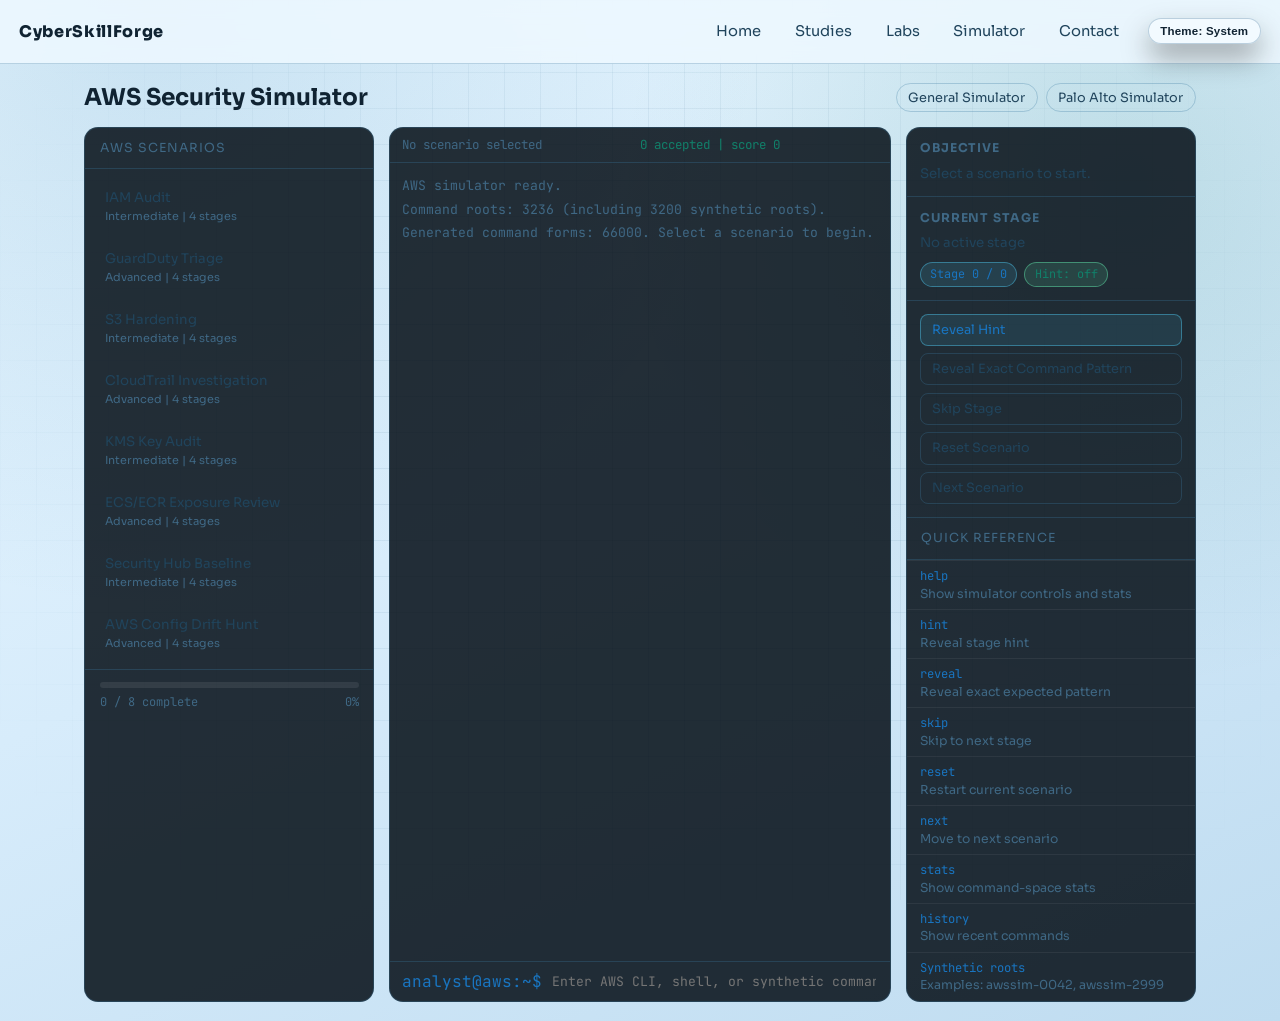
==== commit 919c8b6e: "themes" ====
--- a/aws-simulator.html
+++ b/aws-simulator.html
@@ -138,6 +138,7 @@
     </div>
   </main>
 
+  <script src="theme.js"></script>
   <script src="aws-simulator.js"></script>
 </body>
 </html>
--- a/styles.css
+++ b/styles.css
@@ -2,6 +2,8 @@
   --bg-0: #050a12;
   --bg-1: #0b1828;
   --bg-2: #10243a;
+  --bg-radial-1: rgba(80, 212, 255, 0.22);
+  --bg-radial-2: rgba(106, 255, 188, 0.14);
   --surface: rgba(13, 29, 46, 0.78);
   --surface-solid: #0f2236;
   --surface-soft: rgba(20, 42, 63, 0.6);
@@ -16,6 +18,160 @@
   --shadow: 0 24px 55px rgba(0, 0, 0, 0.46);
   --shadow-soft: 0 10px 24px rgba(0, 0, 0, 0.28);
   --radius: 18px;
+  --header-bg: rgba(4, 12, 20, 0.72);
+  --grid-line: rgba(149, 198, 235, 0.06);
+  --theme-chip-border: rgba(255, 255, 255, 0.16);
+  --hero-tint-a: rgba(13, 33, 51, 0.84);
+  --hero-tint-b: rgba(10, 25, 40, 0.68);
+  --hero-visual-a: rgba(8, 24, 38, 0.7);
+  --hero-visual-b: rgba(13, 42, 54, 0.45);
+  --badge-bg: rgba(17, 48, 56, 0.5);
+  --ticker-bg: rgba(8, 24, 38, 0.62);
+  --hover-surface: rgba(21, 44, 63, 0.55);
+  --input-bg: rgba(4, 18, 30, 0.92);
+  --theme-duration: 280ms;
+  --theme-ease: cubic-bezier(0.2, 0.72, 0.22, 1);
+}
+
+[data-theme="slate"] {
+  --bg-0: #0f1219;
+  --bg-1: #181d28;
+  --bg-2: #212838;
+  --bg-radial-1: rgba(159, 199, 255, 0.2);
+  --bg-radial-2: rgba(255, 170, 120, 0.12);
+  --surface: rgba(28, 34, 47, 0.82);
+  --surface-solid: #252d3d;
+  --surface-soft: rgba(34, 41, 57, 0.62);
+  --line: rgba(174, 193, 220, 0.28);
+  --line-strong: rgba(174, 193, 220, 0.46);
+  --text-0: #f1f5ff;
+  --text-1: #c5d2e8;
+  --text-2: #99a9c5;
+  --accent: #9bc2ff;
+  --accent-2: #ffc38f;
+  --danger: #ff9898;
+  --header-bg: rgba(17, 21, 30, 0.76);
+  --grid-line: rgba(174, 193, 220, 0.06);
+  --theme-chip-border: rgba(174, 193, 220, 0.22);
+  --hero-tint-a: rgba(36, 44, 61, 0.86);
+  --hero-tint-b: rgba(28, 34, 47, 0.7);
+  --hero-visual-a: rgba(34, 40, 58, 0.76);
+  --hero-visual-b: rgba(49, 56, 74, 0.48);
+  --badge-bg: rgba(56, 64, 82, 0.5);
+  --ticker-bg: rgba(37, 44, 60, 0.66);
+  --hover-surface: rgba(53, 61, 82, 0.54);
+  --input-bg: rgba(26, 31, 44, 0.88);
+}
+
+[data-theme="arctic"] {
+  --bg-0: #eaf7ff;
+  --bg-1: #d7ecfb;
+  --bg-2: #bfdcf0;
+  --bg-radial-1: rgba(61, 139, 185, 0.18);
+  --bg-radial-2: rgba(25, 122, 101, 0.14);
+  --surface: rgba(255, 255, 255, 0.76);
+  --surface-solid: #f4fbff;
+  --surface-soft: rgba(255, 255, 255, 0.62);
+  --line: rgba(62, 122, 162, 0.3);
+  --line-strong: rgba(62, 122, 162, 0.44);
+  --text-0: #102332;
+  --text-1: #20445c;
+  --text-2: #3f6885;
+  --accent: #1975c1;
+  --accent-2: #11806a;
+  --danger: #cc4e4e;
+  --header-bg: rgba(238, 248, 255, 0.86);
+  --grid-line: rgba(58, 111, 146, 0.1);
+  --theme-chip-border: rgba(58, 111, 146, 0.3);
+  --hero-tint-a: rgba(255, 255, 255, 0.78);
+  --hero-tint-b: rgba(237, 246, 254, 0.65);
+  --hero-visual-a: rgba(234, 246, 255, 0.74);
+  --hero-visual-b: rgba(204, 229, 245, 0.56);
+  --badge-bg: rgba(209, 232, 247, 0.7);
+  --ticker-bg: rgba(223, 240, 251, 0.78);
+  --hover-surface: rgba(200, 224, 242, 0.62);
+  --input-bg: rgba(255, 255, 255, 0.9);
+}
+
+[data-theme="ember"] {
+  --bg-0: #160b09;
+  --bg-1: #271511;
+  --bg-2: #3b2219;
+  --bg-radial-1: rgba(255, 134, 92, 0.2);
+  --bg-radial-2: rgba(255, 210, 122, 0.14);
+  --surface: rgba(45, 26, 19, 0.8);
+  --surface-solid: #4a2b20;
+  --surface-soft: rgba(61, 36, 27, 0.62);
+  --line: rgba(239, 150, 113, 0.3);
+  --line-strong: rgba(239, 150, 113, 0.45);
+  --text-0: #fff3ea;
+  --text-1: #f1ceb9;
+  --text-2: #d09f87;
+  --accent: #ff8f5e;
+  --accent-2: #ffd47d;
+  --danger: #ff8b8b;
+  --header-bg: rgba(24, 12, 9, 0.78);
+  --grid-line: rgba(239, 150, 113, 0.08);
+  --theme-chip-border: rgba(239, 150, 113, 0.24);
+  --hero-tint-a: rgba(58, 34, 25, 0.88);
+  --hero-tint-b: rgba(44, 25, 18, 0.7);
+  --hero-visual-a: rgba(65, 38, 28, 0.74);
+  --hero-visual-b: rgba(90, 54, 39, 0.5);
+  --badge-bg: rgba(81, 49, 35, 0.5);
+  --ticker-bg: rgba(62, 37, 27, 0.66);
+  --hover-surface: rgba(78, 47, 34, 0.56);
+  --input-bg: rgba(45, 26, 19, 0.9);
+}
+
+[data-theme="terminal"] {
+  --bg-0: #050f08;
+  --bg-1: #091912;
+  --bg-2: #0d251a;
+  --bg-radial-1: rgba(77, 255, 169, 0.18);
+  --bg-radial-2: rgba(89, 255, 214, 0.1);
+  --surface: rgba(8, 28, 19, 0.8);
+  --surface-solid: #0d311f;
+  --surface-soft: rgba(12, 37, 24, 0.62);
+  --line: rgba(109, 230, 175, 0.28);
+  --line-strong: rgba(109, 230, 175, 0.45);
+  --text-0: #dfffea;
+  --text-1: #b4e9c8;
+  --text-2: #84c6a3;
+  --accent: #4dffb2;
+  --accent-2: #73f7d0;
+  --danger: #ff9898;
+  --header-bg: rgba(5, 16, 11, 0.78);
+  --grid-line: rgba(109, 230, 175, 0.08);
+  --theme-chip-border: rgba(109, 230, 175, 0.24);
+  --hero-tint-a: rgba(12, 38, 24, 0.86);
+  --hero-tint-b: rgba(7, 30, 18, 0.7);
+  --hero-visual-a: rgba(10, 36, 23, 0.76);
+  --hero-visual-b: rgba(14, 50, 31, 0.5);
+  --badge-bg: rgba(17, 46, 30, 0.52);
+  --ticker-bg: rgba(11, 34, 21, 0.68);
+  --hover-surface: rgba(20, 55, 35, 0.52);
+  --input-bg: rgba(8, 28, 19, 0.9);
+}
+
+[data-page-kind="simulator"] {
+  --surface: color-mix(in srgb, var(--surface) 88%, black 12%);
+  --surface-soft: color-mix(in srgb, var(--surface-soft) 86%, black 14%);
+  --line-strong: color-mix(in srgb, var(--accent) 42%, white 10%);
+  --shadow-soft: 0 14px 28px rgba(0, 0, 0, 0.34);
+  --ticker-bg: color-mix(in srgb, var(--ticker-bg) 82%, black 18%);
+}
+
+[data-page-kind="learning"] {
+  --surface: color-mix(in srgb, var(--surface) 94%, white 6%);
+  --surface-soft: color-mix(in srgb, var(--surface-soft) 92%, white 8%);
+  --line: color-mix(in srgb, var(--line) 84%, white 16%);
+  --hover-surface: color-mix(in srgb, var(--hover-surface) 90%, white 10%);
+}
+
+[data-page-kind="home"] {
+  --shadow: 0 28px 62px rgba(0, 0, 0, 0.5);
+  --hero-tint-a: color-mix(in srgb, var(--hero-tint-a) 88%, var(--accent) 12%);
+  --hero-visual-b: color-mix(in srgb, var(--hero-visual-b) 86%, var(--accent-2) 14%);
 }
 
 * {
@@ -31,10 +187,17 @@
   color: var(--text-0);
   font-family: "Sora", sans-serif;
   background:
-    radial-gradient(circle at 12% 0%, rgba(80, 212, 255, 0.22), transparent 40%),
-    radial-gradient(circle at 88% 18%, rgba(106, 255, 188, 0.14), transparent 36%),
+    radial-gradient(circle at 12% 0%, var(--bg-radial-1), transparent 40%),
+    radial-gradient(circle at 88% 18%, var(--bg-radial-2), transparent 36%),
     linear-gradient(155deg, var(--bg-0), var(--bg-1) 46%, var(--bg-2));
   min-height: 100vh;
+  transition:
+    background var(--theme-duration) var(--theme-ease),
+    color calc(var(--theme-duration) - 40ms) var(--theme-ease);
+}
+
+html.theme-animating body {
+  filter: saturate(1.02);
 }
 
 .bg-grid {
@@ -42,8 +205,8 @@
   inset: 0;
   pointer-events: none;
   background-image:
-    linear-gradient(rgba(149, 198, 235, 0.06) 1px, transparent 1px),
-    linear-gradient(90deg, rgba(149, 198, 235, 0.06) 1px, transparent 1px);
+    linear-gradient(var(--grid-line) 1px, transparent 1px),
+    linear-gradient(90deg, var(--grid-line) 1px, transparent 1px);
   background-size: 36px 36px;
   mask-image: radial-gradient(circle at center, black 30%, transparent 90%);
   z-index: -1;
@@ -53,13 +216,193 @@
   position: sticky;
   top: 0;
   backdrop-filter: blur(10px);
-  background: rgba(4, 12, 20, 0.72);
+  background: var(--header-bg);
   border-bottom: 1px solid var(--line);
   display: flex;
   justify-content: space-between;
   align-items: center;
   padding: 0.95rem 1.2rem;
   z-index: 20;
+  transition:
+    background var(--theme-duration) var(--theme-ease),
+    border-color var(--theme-duration) var(--theme-ease),
+    box-shadow var(--theme-duration) var(--theme-ease);
+}
+
+.theme-switcher {
+  position: relative;
+  z-index: 30;
+  font-family: "Sora", sans-serif;
+}
+
+.theme-switcher.theme-floating {
+  display: none;
+  position: fixed;
+  right: 0.95rem;
+  bottom: 0.95rem;
+  z-index: 90;
+}
+
+.theme-switcher.theme-inline {
+  margin-left: 0.25rem;
+}
+
+.theme-switcher.theme-inline .theme-toggle {
+  padding: 0.38rem 0.72rem;
+  font-size: 0.72rem;
+}
+
+.theme-switcher.theme-inline .theme-panel {
+  position: absolute;
+  right: 0;
+  top: calc(100% + 0.32rem);
+  margin-top: 0;
+}
+
+.theme-toggle {
+  border: 1px solid var(--theme-chip-border);
+  background: color-mix(in srgb, var(--surface-solid) 82%, transparent);
+  color: var(--text-0);
+  border-radius: 999px;
+  padding: 0.46rem 0.82rem;
+  font-size: 0.76rem;
+  font-weight: 600;
+  letter-spacing: 0.02em;
+  cursor: pointer;
+  box-shadow: var(--shadow-soft);
+  transition: border-color 0.2s ease, color 0.2s ease, transform 0.2s ease;
+}
+
+.theme-toggle:hover,
+.theme-toggle:focus-visible {
+  border-color: var(--accent);
+  color: var(--accent);
+  transform: translateY(-1px);
+}
+
+.theme-panel {
+  margin-top: 0.45rem;
+  border: 1px solid var(--line);
+  border-radius: 14px;
+  background: color-mix(in srgb, var(--surface-solid) 88%, transparent);
+  backdrop-filter: blur(8px);
+  box-shadow: var(--shadow);
+  padding: 0.55rem;
+  width: 210px;
+  display: grid;
+  gap: 0.38rem;
+  transform-origin: top right;
+  animation: themePop 0.16s ease;
+  transition:
+    background var(--theme-duration) var(--theme-ease),
+    border-color var(--theme-duration) var(--theme-ease),
+    box-shadow var(--theme-duration) var(--theme-ease);
+}
+
+.theme-option {
+  width: 100%;
+  border: 1px solid var(--line);
+  border-radius: 10px;
+  background: rgba(255, 255, 255, 0.02);
+  color: var(--text-1);
+  font-size: 0.78rem;
+  padding: 0.42rem 0.56rem;
+  display: flex;
+  align-items: center;
+  justify-content: space-between;
+  cursor: pointer;
+  transition: border-color 0.18s ease, color 0.18s ease, background-color 0.18s ease;
+}
+
+.theme-option:hover,
+.theme-option:focus-visible {
+  border-color: var(--accent);
+  color: var(--text-0);
+}
+
+.theme-option.active {
+  border-color: color-mix(in srgb, var(--accent) 60%, white 4%);
+  background: color-mix(in srgb, var(--accent) 14%, transparent);
+  color: var(--accent);
+}
+
+.theme-option.active .theme-swatch i {
+  animation: swatchPulse 0.6s var(--theme-ease) both;
+}
+
+.theme-swatch {
+  display: inline-flex;
+  gap: 0.16rem;
+}
+
+.theme-swatch i {
+  width: 9px;
+  height: 9px;
+  border-radius: 999px;
+  border: 1px solid rgba(255, 255, 255, 0.18);
+}
+
+.theme-panel.hidden {
+  display: none;
+}
+
+.theme-toast-wrap {
+  position: fixed;
+  right: calc(1rem + env(safe-area-inset-right));
+  top: calc(0.95rem + env(safe-area-inset-top));
+  z-index: 95;
+  pointer-events: none;
+}
+
+.theme-toast {
+  border: 1px solid var(--line);
+  border-radius: 12px;
+  background: color-mix(in srgb, var(--surface-solid) 88%, transparent);
+  color: var(--text-0);
+  font-size: 0.78rem;
+  letter-spacing: 0.01em;
+  padding: 0.52rem 0.74rem;
+  box-shadow: var(--shadow-soft);
+  opacity: 0;
+  transform: translateY(-6px);
+  animation: themeToastIn 0.2s ease forwards;
+}
+
+.theme-toast strong {
+  color: var(--accent);
+}
+
+@keyframes themePop {
+  from {
+    transform: scale(0.96);
+    opacity: 0;
+  }
+  to {
+    transform: scale(1);
+    opacity: 1;
+  }
+}
+
+@keyframes swatchPulse {
+  0% {
+    transform: scale(0.85);
+    box-shadow: 0 0 0 0 color-mix(in srgb, var(--accent) 55%, transparent);
+  }
+  70% {
+    transform: scale(1.15);
+    box-shadow: 0 0 0 5px color-mix(in srgb, var(--accent) 0%, transparent);
+  }
+  100% {
+    transform: scale(1);
+    box-shadow: 0 0 0 0 transparent;
+  }
+}
+
+@keyframes themeToastIn {
+  to {
+    opacity: 1;
+    transform: translateY(0);
+  }
 }
 
 .brand {
@@ -87,7 +430,7 @@
 .main-nav a:hover,
 .main-nav a:focus-visible {
   color: var(--accent-2);
-  background: rgba(21, 44, 63, 0.55);
+  background: var(--hover-surface);
 }
 
 .nav-toggle {
@@ -118,18 +461,26 @@
 
 .hero-copy-wrap {
   border: 1px solid var(--line);
-  background: linear-gradient(165deg, rgba(13, 33, 51, 0.84), rgba(10, 25, 40, 0.68));
+  background: linear-gradient(165deg, var(--hero-tint-a), var(--hero-tint-b));
   border-radius: calc(var(--radius) + 4px);
   padding: 1.35rem;
   box-shadow: var(--shadow);
+  transition:
+    background var(--theme-duration) var(--theme-ease),
+    border-color var(--theme-duration) var(--theme-ease),
+    box-shadow var(--theme-duration) var(--theme-ease);
 }
 
 .hero-visual {
   border: 1px solid var(--line-strong);
   border-radius: calc(var(--radius) + 4px);
-  background: linear-gradient(145deg, rgba(8, 24, 38, 0.7), rgba(13, 42, 54, 0.45));
+  background: linear-gradient(145deg, var(--hero-visual-a), var(--hero-visual-b));
   box-shadow: var(--shadow);
   overflow: hidden;
+  transition:
+    background var(--theme-duration) var(--theme-ease),
+    border-color var(--theme-duration) var(--theme-ease),
+    box-shadow var(--theme-duration) var(--theme-ease);
 }
 
 .hero-visual img {
@@ -152,7 +503,11 @@
   font-size: 0.76rem;
   letter-spacing: 0.01em;
   color: var(--accent-2);
-  background: rgba(17, 48, 56, 0.5);
+  background: var(--badge-bg);
+  transition:
+    background var(--theme-duration) var(--theme-ease),
+    border-color var(--theme-duration) var(--theme-ease),
+    color var(--theme-duration) var(--theme-ease);
 }
 
 .page-banner {
@@ -210,7 +565,11 @@
   border-radius: 12px;
   padding: 0.8rem 0.95rem;
   width: fit-content;
-  background: rgba(8, 24, 38, 0.62);
+  background: var(--ticker-bg);
+  transition:
+    background var(--theme-duration) var(--theme-ease),
+    border-color var(--theme-duration) var(--theme-ease),
+    color var(--theme-duration) var(--theme-ease);
 }
 
 .mono {
@@ -330,7 +689,12 @@
 .skill-card,
 .timeline article,
 .lab {
-  transition: transform 0.28s ease, box-shadow 0.28s ease, border-color 0.28s ease;
+  transition:
+    transform 0.28s ease,
+    box-shadow 0.28s ease,
+    border-color 0.28s ease,
+    background var(--theme-duration) var(--theme-ease),
+    color var(--theme-duration) var(--theme-ease);
 }
 
 .metrics article:hover,
@@ -441,9 +805,13 @@
 #commandInput {
   border: 1px solid var(--line);
   border-radius: 10px;
-  background: rgba(4, 18, 30, 0.92);
+  background: var(--input-bg);
   color: var(--text-0);
   padding: 0.65rem;
+  transition:
+    background var(--theme-duration) var(--theme-ease),
+    border-color var(--theme-duration) var(--theme-ease),
+    color var(--theme-duration) var(--theme-ease);
 }
 
 .timeline {
@@ -502,7 +870,7 @@
 .lab-toc a:hover {
   transform: translateY(-2px);
   border-color: var(--accent-2);
-  background: rgba(12, 34, 52, 0.8);
+  background: var(--hover-surface);
 }
 
 .study-section,
@@ -1917,6 +2285,30 @@
     display: flex;
   }
 
+  .theme-switcher {
+    display: none;
+  }
+
+  .theme-switcher.theme-inline {
+    display: none;
+  }
+
+  .theme-switcher.theme-floating {
+    display: block;
+  }
+
+  .theme-toast-wrap {
+    top: auto;
+    right: calc(0.85rem + env(safe-area-inset-right));
+    bottom: calc(4.65rem + env(safe-area-inset-bottom));
+    left: auto;
+    max-width: min(360px, calc(100vw - 1.7rem));
+  }
+
+  .theme-toast {
+    max-width: min(360px, calc(100vw - 1.7rem));
+  }
+
   .terminal-form {
     grid-template-columns: 1fr;
   }
@@ -1941,6 +2333,29 @@
 
   .lab-controls {
     grid-template-columns: 1fr;
+  }
+}
+
+@media (prefers-reduced-motion: reduce) {
+  :root {
+    --theme-duration: 0ms;
+  }
+
+  .theme-panel,
+  .theme-toast,
+  .reveal,
+  .metrics article,
+  .card,
+  .project-card,
+  .skill-card,
+  .timeline article,
+  .lab {
+    animation: none !important;
+    transition: none !important;
+  }
+
+  html.theme-animating body {
+    filter: none;
   }
 }
 
